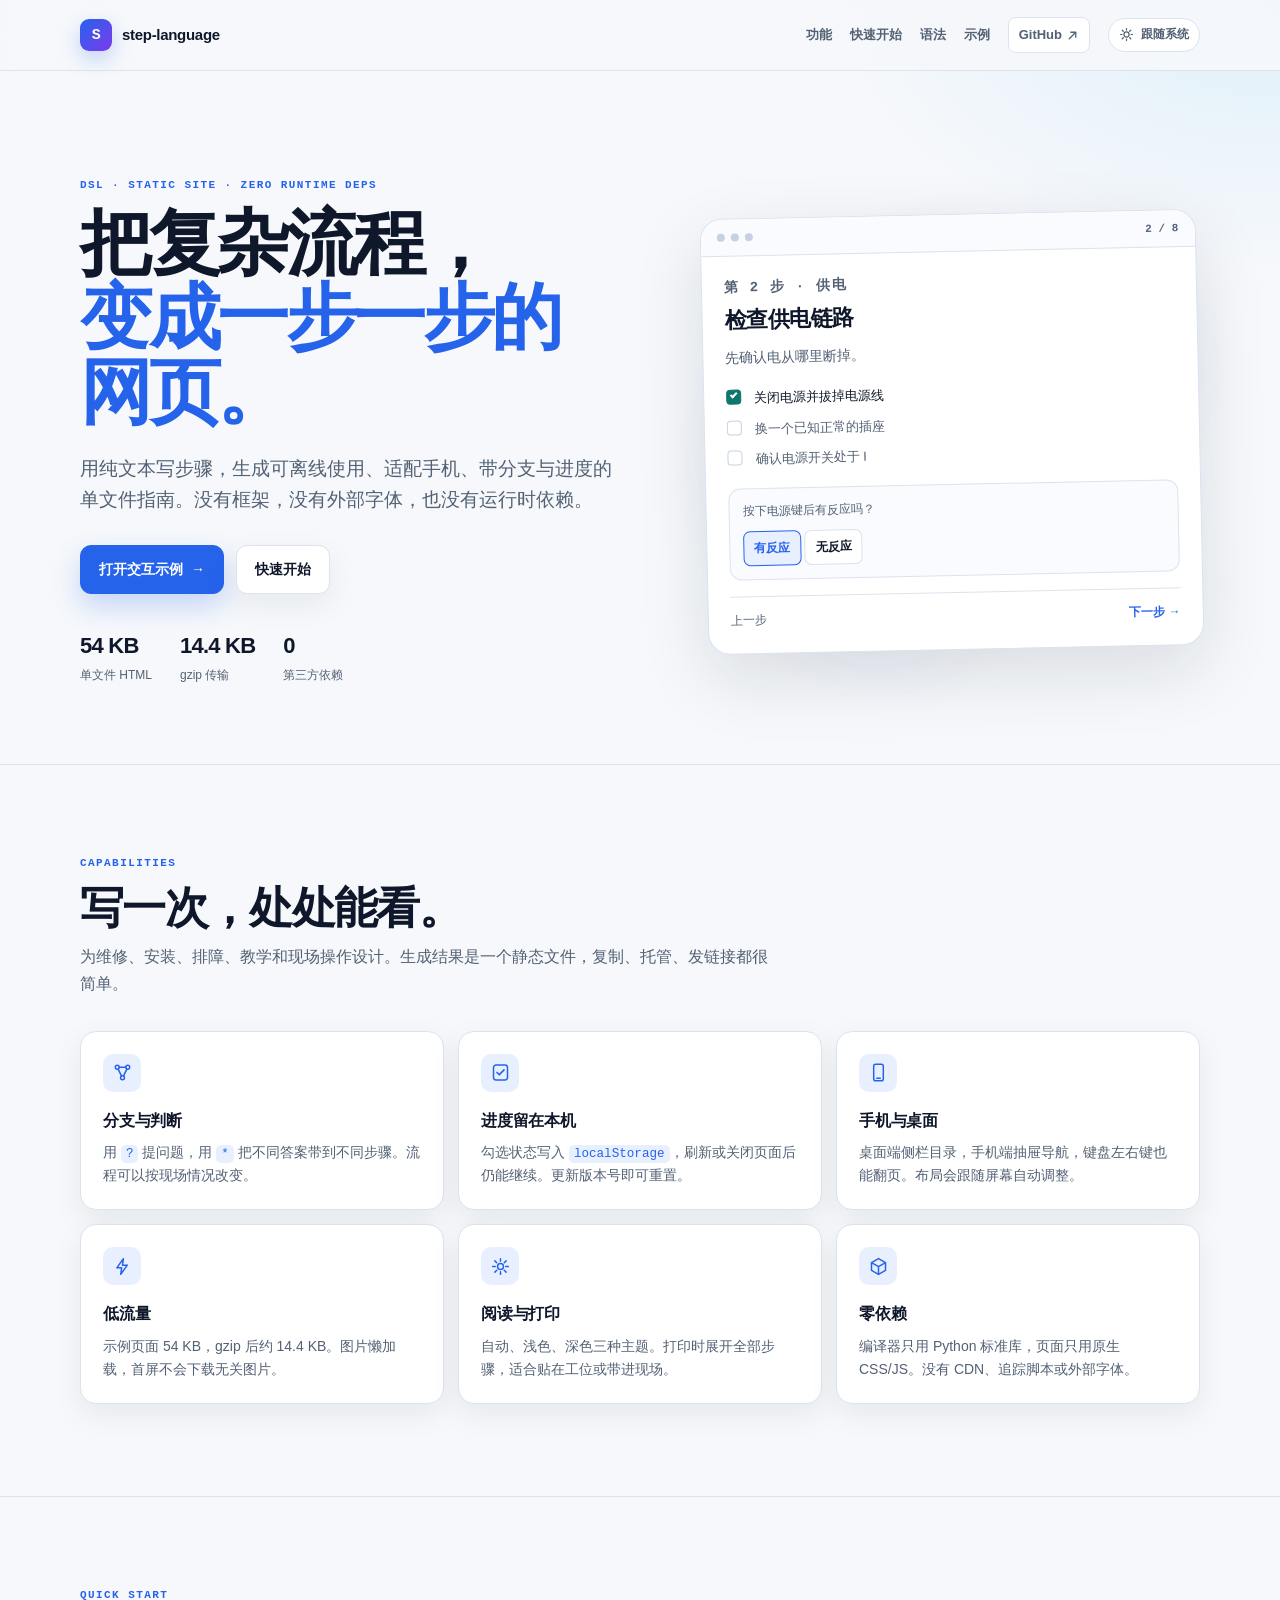
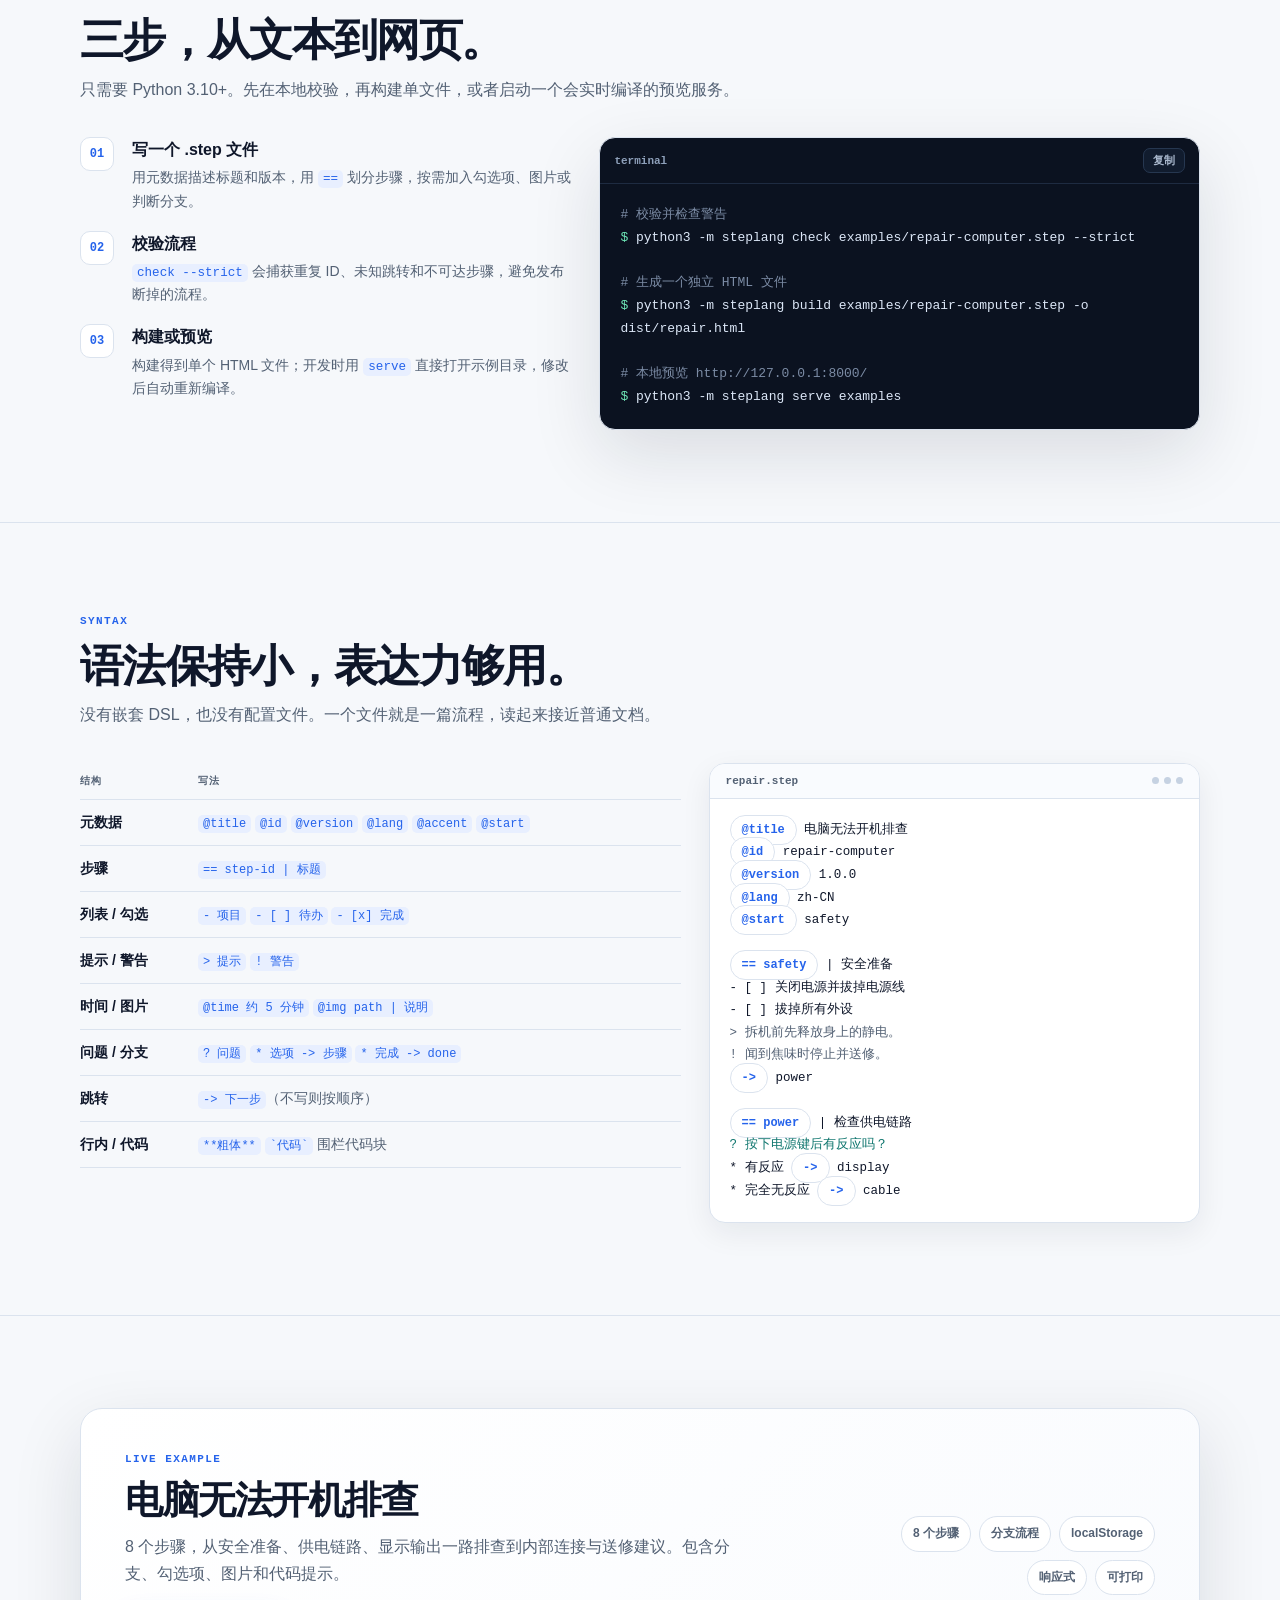
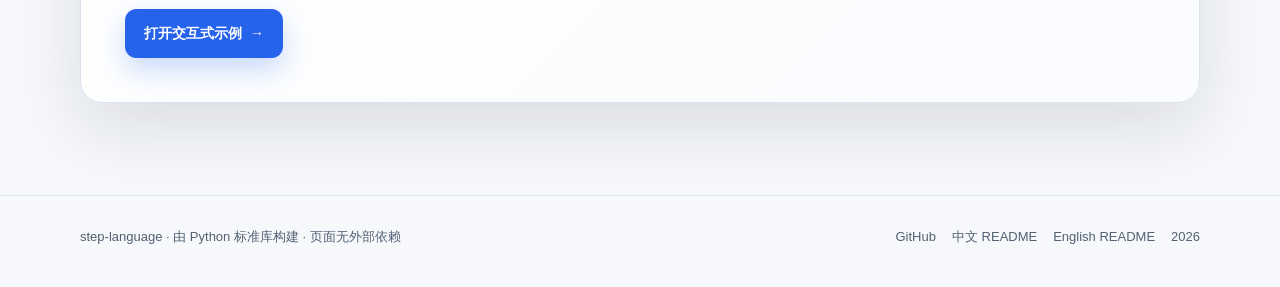
==== web/index.html @ d386c6f6 "[Add] site: build the GitHub Pages landing page." ====
<!doctype html>
<html lang="zh-CN">
<head>
<meta charset="utf-8">
<meta name="viewport" content="width=device-width, initial-scale=1">
<title>step-language · 把复杂流程变成一步一步的网页</title>
<meta name="description" content="一个小型 DSL 与静态站点编译器：用纯文本写步骤，生成可离线使用、适配手机、带分支与进度的单文件指南。">
<meta name="theme-color" content="#2563eb">
<link rel="icon" href="favicon.svg" type="image/svg+xml">
<link rel="stylesheet" href="style.css">
</head>
<body>
<a class="skip-link" href="#main">跳到正文</a>
<header class="site-header">
  <div class="wrap nav">
    <a class="brand" href="./">
      <span class="logo" aria-hidden="true">S</span>
      <span>step-language</span>
    </a>
    <nav class="nav-links" aria-label="主导航">
      <a href="#features">功能</a>
      <a href="#quickstart">快速开始</a>
      <a href="#syntax">语法</a>
      <a href="example/">示例</a>
      <a class="gh-link" href="https://github.com/Geno1024-AIGC/step-language" target="_blank" rel="noreferrer">
        GitHub
        <svg viewBox="0 0 16 16" aria-hidden="true" focusable="false"><path d="M4 12 12 4M6 4h6v6" fill="none" stroke="currentColor" stroke-width="1.6" stroke-linecap="round" stroke-linejoin="round"/></svg>
      </a>
      <button class="theme-toggle" id="theme-toggle" type="button" aria-label="切换主题">
        <svg viewBox="0 0 20 20" aria-hidden="true" focusable="false"><circle cx="10" cy="10" r="3.4" fill="none" stroke="currentColor" stroke-width="1.6"/><path d="M10 2v2M10 16v2M2 10h2M16 10h2M4.3 4.3l1.4 1.4M14.3 14.3l1.4 1.4M15.7 4.3l-1.4 1.4M5.7 14.3l-1.4 1.4" fill="none" stroke="currentColor" stroke-width="1.6" stroke-linecap="round"/></svg>
        <span class="theme-label">跟随系统</span>
      </button>
    </nav>
  </div>
</header>

<main id="main">
  <section class="hero wrap">
    <div class="hero-copy">
      <p class="eyebrow">DSL · static site · zero runtime deps</p>
      <h1>把复杂流程，<br><span>变成一步一步的网页。</span></h1>
      <p class="lead">用纯文本写步骤，生成可离线使用、适配手机、带分支与进度的单文件指南。没有框架，没有外部字体，也没有运行时依赖。</p>
      <div class="actions">
        <a class="btn primary" href="example/">打开交互示例 <span aria-hidden="true">→</span></a>
        <a class="btn" href="#quickstart">快速开始</a>
      </div>
      <ul class="stats" aria-label="示例数据">
        <li><strong>54 KB</strong><span>单文件 HTML</span></li>
        <li><strong>14.4 KB</strong><span>gzip 传输</span></li>
        <li><strong>0</strong><span>第三方依赖</span></li>
      </ul>
    </div>

    <div class="hero-demo" aria-hidden="true">
      <div class="mock">
        <div class="mock-top">
          <span class="dot"></span><span class="dot"></span><span class="dot"></span>
          <span class="mock-progress">2 / 8</span>
        </div>
        <div class="mock-body">
          <p class="mock-kicker">第 2 步 · 供电</p>
          <h3>检查供电链路</h3>
          <p>先确认电从哪里断掉。</p>
          <ul class="mock-check">
            <li class="done">关闭电源并拔掉电源线</li>
            <li>换一个已知正常的插座</li>
            <li>确认电源开关处于 I</li>
          </ul>
          <div class="mock-choice">
            <span>按下电源键后有反应吗？</span>
            <button type="button" class="on">有反应</button>
            <button type="button">无反应</button>
          </div>
          <div class="mock-footer">
            <span>上一步</span>
            <span class="next">下一步 →</span>
          </div>
        </div>
      </div>
    </div>
  </section>

  <section class="section" id="features">
    <div class="wrap">
      <div class="section-head">
        <p class="eyebrow">Capabilities</p>
        <h2>写一次，处处能看。</h2>
        <p>为维修、安装、排障、教学和现场操作设计。生成结果是一个静态文件，复制、托管、发链接都很简单。</p>
      </div>
      <div class="grid">
        <article class="card">
          <span class="icon" aria-hidden="true">
            <svg viewBox="0 0 24 24"><circle cx="6" cy="6" r="2.2" fill="none" stroke="currentColor" stroke-width="1.7"/><circle cx="18" cy="6" r="2.2" fill="none" stroke="currentColor" stroke-width="1.7"/><circle cx="12" cy="18" r="2.2" fill="none" stroke="currentColor" stroke-width="1.7"/><path d="M8.2 6h7.6M7 8.1l3.8 7.8M17 8.1l-3.8 7.8" fill="none" stroke="currentColor" stroke-width="1.7" stroke-linecap="round"/></svg>
          </span>
          <h3>分支与判断</h3>
          <p>用 <code>?</code> 提问题，用 <code>*</code> 把不同答案带到不同步骤。流程可以按现场情况改变。</p>
        </article>
        <article class="card">
          <span class="icon" aria-hidden="true">
            <svg viewBox="0 0 24 24"><rect x="4" y="3.5" width="16" height="17" rx="3" fill="none" stroke="currentColor" stroke-width="1.7"/><path d="m8 12 2.6 2.6L16 9" fill="none" stroke="currentColor" stroke-width="1.9" stroke-linecap="round" stroke-linejoin="round"/></svg>
          </span>
          <h3>进度留在本机</h3>
          <p>勾选状态写入 <code>localStorage</code>，刷新或关闭页面后仍能继续。更新版本号即可重置。</p>
        </article>
        <article class="card">
          <span class="icon" aria-hidden="true">
            <svg viewBox="0 0 24 24"><rect x="6.5" y="2.5" width="11" height="19" rx="2.4" fill="none" stroke="currentColor" stroke-width="1.7"/><path d="M10 18.5h4" stroke="currentColor" stroke-width="1.7" stroke-linecap="round"/></svg>
          </span>
          <h3>手机与桌面</h3>
          <p>桌面端侧栏目录，手机端抽屉导航，键盘左右键也能翻页。布局会跟随屏幕自动调整。</p>
        </article>
        <article class="card">
          <span class="icon" aria-hidden="true">
            <svg viewBox="0 0 24 24"><path d="M13 3 5.5 13.5H11L10 21l7.5-10.5H12L13 3Z" fill="none" stroke="currentColor" stroke-width="1.7" stroke-linejoin="round"/></svg>
          </span>
          <h3>低流量</h3>
          <p>示例页面 54 KB，gzip 后约 14.4 KB。图片懒加载，首屏不会下载无关图片。</p>
        </article>
        <article class="card">
          <span class="icon" aria-hidden="true">
            <svg viewBox="0 0 24 24"><path d="M12 3v3M12 18v3M3 12h3M18 12h3M5.6 5.6l2.1 2.1M16.3 16.3l2.1 2.1M18.4 5.6l-2.1 2.1M7.7 16.3l-2.1 2.1" fill="none" stroke="currentColor" stroke-width="1.7" stroke-linecap="round"/><circle cx="12" cy="12" r="3.4" fill="none" stroke="currentColor" stroke-width="1.7"/></svg>
          </span>
          <h3>阅读与打印</h3>
          <p>自动、浅色、深色三种主题。打印时展开全部步骤，适合贴在工位或带进现场。</p>
        </article>
        <article class="card">
          <span class="icon" aria-hidden="true">
            <svg viewBox="0 0 24 24"><path d="m12 3 8 4.5v9L12 21l-8-4.5v-9L12 3Z" fill="none" stroke="currentColor" stroke-width="1.7" stroke-linejoin="round"/><path d="m4.5 7.8 7.5 4.3 7.5-4.3M12 12.1V21" fill="none" stroke="currentColor" stroke-width="1.7" stroke-linejoin="round"/></svg>
          </span>
          <h3>零依赖</h3>
          <p>编译器只用 Python 标准库，页面只用原生 CSS/JS。没有 CDN、追踪脚本或外部字体。</p>
        </article>
      </div>
    </div>
  </section>

  <section class="section" id="quickstart">
    <div class="wrap">
      <div class="section-head">
        <p class="eyebrow">Quick start</p>
        <h2>三步，从文本到网页。</h2>
        <p>只需要 Python 3.10+。先在本地校验，再构建单文件，或者启动一个会实时编译的预览服务。</p>
      </div>
      <div class="quick-grid">
        <ol class="steps-list">
          <li>
            <span class="num">01</span>
            <div><strong>写一个 .step 文件</strong><p>用元数据描述标题和版本，用 <code>==</code> 划分步骤，按需加入勾选项、图片或判断分支。</p></div>
          </li>
          <li>
            <span class="num">02</span>
            <div><strong>校验流程</strong><p><code>check --strict</code> 会捕获重复 ID、未知跳转和不可达步骤，避免发布断掉的流程。</p></div>
          </li>
          <li>
            <span class="num">03</span>
            <div><strong>构建或预览</strong><p>构建得到单个 HTML 文件；开发时用 <code>serve</code> 直接打开示例目录，修改后自动重新编译。</p></div>
          </li>
        </ol>

        <div class="terminal">
          <div class="terminal-bar">
            <span>terminal</span>
            <button class="copy-btn" type="button" data-copy="#quick-code">复制</button>
          </div>
          <pre id="quick-code"><code><span class="dim"># 校验并检查警告</span>
<span class="prompt">$</span> <span class="cmd">python3 -m steplang check examples/repair-computer.step --strict</span>

<span class="dim"># 生成一个独立 HTML 文件</span>
<span class="prompt">$</span> <span class="cmd">python3 -m steplang build examples/repair-computer.step -o dist/repair.html</span>

<span class="dim"># 本地预览 http://127.0.0.1:8000/</span>
<span class="prompt">$</span> <span class="cmd">python3 -m steplang serve examples</span></code></pre>
        </div>
      </div>
    </div>
  </section>

  <section class="section" id="syntax">
    <div class="wrap">
      <div class="section-head">
        <p class="eyebrow">Syntax</p>
        <h2>语法保持小，表达力够用。</h2>
        <p>没有嵌套 DSL，也没有配置文件。一个文件就是一篇流程，读起来接近普通文档。</p>
      </div>
      <div class="syntax-grid">
        <table class="syntax-table">
          <thead><tr><th>结构</th><th>写法</th></tr></thead>
          <tbody>
            <tr><td>元数据</td><td><code>@title</code> <code>@id</code> <code>@version</code> <code>@lang</code> <code>@accent</code> <code>@start</code></td></tr>
            <tr><td>步骤</td><td><code>== step-id | 标题</code></td></tr>
            <tr><td>列表 / 勾选</td><td><code>- 项目</code> <code>- [ ] 待办</code> <code>- [x] 完成</code></td></tr>
            <tr><td>提示 / 警告</td><td><code>&gt; 提示</code> <code>! 警告</code></td></tr>
            <tr><td>时间 / 图片</td><td><code>@time 约 5 分钟</code> <code>@img path | 说明</code></td></tr>
            <tr><td>问题 / 分支</td><td><code>? 问题</code> <code>* 选项 -&gt; 步骤</code> <code>* 完成 -&gt; done</code></td></tr>
            <tr><td>跳转</td><td><code>-&gt; 下一步</code>（不写则按顺序）</td></tr>
            <tr><td>行内 / 代码</td><td><code>**粗体**</code> <code>`代码`</code> 围栏代码块</td></tr>
          </tbody>
        </table>

        <div class="code-card">
          <div class="code-card-head">
            <span>repair.step</span>
            <span class="code-dots" aria-hidden="true"><i></i><i></i><i></i></span>
          </div>
          <pre><code><span class="tag">@title</span> 电脑无法开机排查
<span class="tag">@id</span> repair-computer
<span class="tag">@version</span> 1.0.0
<span class="tag">@lang</span> zh-CN
<span class="tag">@start</span> safety

<span class="tag">== safety</span> | 安全准备
- [ ] 关闭电源并拔掉电源线
- [ ] 拔掉所有外设
<span class="comment">&gt; 拆机前先释放身上的静电。</span>
<span class="comment">! 闻到焦味时停止并送修。</span>
<span class="tag">-&gt;</span> power

<span class="tag">== power</span> | 检查供电链路
<span class="str">? 按下电源键后有反应吗？</span>
* 有反应 <span class="tag">-&gt;</span> display
* 完全无反应 <span class="tag">-&gt;</span> cable</code></pre>
        </div>
      </div>
    </div>
  </section>

  <section class="section" id="example">
    <div class="wrap">
      <div class="example-card">
        <div>
          <p class="eyebrow">Live example</p>
          <h2>电脑无法开机排查</h2>
          <p>8 个步骤，从安全准备、供电链路、显示输出一路排查到内部连接与送修建议。包含分支、勾选项、图片和代码提示。</p>
          <a class="btn primary" href="example/">打开交互式示例 <span aria-hidden="true">→</span></a>
        </div>
        <div class="tags" aria-label="示例标签">
          <span class="tag">8 个步骤</span>
          <span class="tag">分支流程</span>
          <span class="tag">localStorage</span>
          <span class="tag">响应式</span>
          <span class="tag">可打印</span>
        </div>
      </div>
    </div>
  </section>
</main>

<footer>
  <div class="wrap footer-inner">
    <span>step-language · 由 Python 标准库构建 · 页面无外部依赖</span>
    <div class="footer-links">
      <a href="https://github.com/Geno1024-AIGC/step-language">GitHub</a>
      <a href="https://github.com/Geno1024-AIGC/step-language/blob/master/README.zh-CN.md">中文 README</a>
      <a href="https://github.com/Geno1024-AIGC/step-language/blob/master/README.md">English README</a>
      <span data-year>2026</span>
    </div>
  </div>
</footer>
<script src="app.js"></script>
</body>
</html>
---- web/style.css ----
:root {
  color-scheme: light;
  --bg: #f6f8fb;
  --bg-soft: #eef3f9;
  --panel: #ffffff;
  --panel-2: #f9fbfe;
  --text: #0f172a;
  --muted: #536174;
  --border: #dbe3ee;
  --border-strong: #c6d2e2;
  --accent: #2563eb;
  --accent-strong: #1d4ed8;
  --accent-soft: #e8efff;
  --on-accent: #ffffff;
  --ok: #0f766e;
  --ok-soft: #dcfce7;
  --warn: #b45309;
  --warn-soft: #fef3c7;
  --shadow: 0 24px 70px rgba(15, 23, 42, 0.12);
  --shadow-soft: 0 10px 30px rgba(15, 23, 42, 0.07);
  --mono: ui-monospace, SFMono-Regular, "SF Mono", Consolas, "Liberation Mono", monospace;
  --sans: -apple-system, BlinkMacSystemFont, "Segoe UI", "Noto Sans SC", "PingFang SC", "Microsoft YaHei", sans-serif;
}

@media (prefers-color-scheme: dark) {
  :root:not([data-theme="light"]) {
    color-scheme: dark;
    --bg: #080d16;
    --bg-soft: #0d1522;
    --panel: #111a29;
    --panel-2: #0d1624;
    --text: #e6edf7;
    --muted: #9aa9bf;
    --border: #223149;
    --border-strong: #30425e;
    --accent: #7db2ff;
    --accent-strong: #a5c8ff;
    --accent-soft: #122542;
    --on-accent: #07101f;
    --ok: #6ee7b7;
    --ok-soft: #0c2b22;
    --warn: #fbbf24;
    --warn-soft: #2b210c;
    --shadow: 0 24px 70px rgba(0, 0, 0, 0.45);
    --shadow-soft: 0 10px 30px rgba(0, 0, 0, 0.3);
  }
}

:root[data-theme="dark"] {
  color-scheme: dark;
  --bg: #080d16;
  --bg-soft: #0d1522;
  --panel: #111a29;
  --panel-2: #0d1624;
  --text: #e6edf7;
  --muted: #9aa9bf;
  --border: #223149;
  --border-strong: #30425e;
  --accent: #7db2ff;
  --accent-strong: #a5c8ff;
  --accent-soft: #122542;
  --on-accent: #07101f;
  --ok: #6ee7b7;
  --ok-soft: #0c2b22;
  --warn: #fbbf24;
  --warn-soft: #2b210c;
  --shadow: 0 24px 70px rgba(0, 0, 0, 0.45);
  --shadow-soft: 0 10px 30px rgba(0, 0, 0, 0.3);
}

*,
*::before,
*::after {
  box-sizing: border-box;
}

html {
  scroll-behavior: smooth;
  scroll-padding-top: 88px;
}

body {
  margin: 0;
  min-height: 100vh;
  background:
    radial-gradient(900px 520px at 8% -10%, var(--accent-soft), transparent 62%),
    radial-gradient(760px 460px at 100% 0%, rgba(14, 165, 233, 0.1), transparent 58%),
    var(--bg);
  color: var(--text);
  font: 16px/1.65 var(--sans);
  -webkit-font-smoothing: antialiased;
  text-rendering: optimizeLegibility;
}

::selection {
  background: var(--accent);
  color: var(--on-accent);
}

a {
  color: var(--accent);
  text-decoration: none;
}

a:hover {
  text-decoration: underline;
}

button {
  font: inherit;
}

img,
svg {
  display: block;
}

.skip-link {
  position: fixed;
  top: 10px;
  left: 10px;
  z-index: 100;
  padding: 8px 12px;
  border-radius: 8px;
  background: var(--text);
  color: var(--bg);
  transform: translateY(-160%);
  transition: transform 0.18s ease;
}

.skip-link:focus {
  transform: translateY(0);
}

.wrap {
  width: min(1120px, calc(100% - 40px));
  margin-inline: auto;
}

.site-header {
  position: sticky;
  top: 0;
  z-index: 20;
  border-bottom: 1px solid var(--border);
  background: color-mix(in srgb, var(--bg) 88%, transparent);
  backdrop-filter: blur(16px);
}

.nav {
  display: flex;
  align-items: center;
  justify-content: space-between;
  gap: 20px;
  min-height: 70px;
}

.brand {
  display: inline-flex;
  align-items: center;
  gap: 10px;
  color: var(--text);
  font-size: 15px;
  font-weight: 750;
  letter-spacing: -0.02em;
}

.brand:hover {
  text-decoration: none;
}

.logo {
  display: grid;
  place-items: center;
  width: 32px;
  height: 32px;
  border-radius: 9px;
  background: linear-gradient(135deg, var(--accent), #7c3aed);
  color: #fff;
  font: 750 15px/1 var(--mono);
  box-shadow: 0 8px 20px rgba(37, 99, 235, 0.25);
}

.nav-links {
  display: flex;
  align-items: center;
  gap: 18px;
}

.nav-links a {
  color: var(--muted);
  font-size: 13px;
  font-weight: 650;
}

.nav-links a:hover {
  color: var(--text);
  text-decoration: none;
}

.gh-link {
  display: inline-flex;
  align-items: center;
  gap: 4px;
  padding: 6px 10px;
  border: 1px solid var(--border);
  border-radius: 8px;
  background: var(--panel);
}

.gh-link svg {
  width: 13px;
  height: 13px;
}

.theme-toggle {
  display: inline-flex;
  align-items: center;
  gap: 7px;
  padding: 6px 10px;
  border: 1px solid var(--border);
  border-radius: 999px;
  background: var(--panel);
  color: var(--muted);
  font-size: 12px;
  font-weight: 650;
  cursor: pointer;
  transition: border-color 0.18s ease, color 0.18s ease;
}

.theme-toggle:hover {
  border-color: var(--border-strong);
  color: var(--text);
}

.theme-toggle svg {
  width: 15px;
  height: 15px;
}

.hero {
  display: grid;
  grid-template-columns: minmax(0, 1.05fr) minmax(0, 0.95fr);
  gap: clamp(34px, 6vw, 78px);
  align-items: center;
  padding: clamp(58px, 9vw, 108px) 0 clamp(46px, 7vw, 78px);
}

.eyebrow {
  margin: 0 0 14px;
  color: var(--accent);
  font: 700 11px/1.2 var(--mono);
  letter-spacing: 0.13em;
  text-transform: uppercase;
}

h1 {
  margin: 0;
  font-size: clamp(40px, 6vw, 72px);
  line-height: 1.03;
  letter-spacing: -0.048em;
  font-weight: 800;
}

h1 span {
  color: var(--accent);
}

.lead {
  max-width: 590px;
  margin: 24px 0 0;
  color: var(--muted);
  font-size: clamp(16px, 1.6vw, 19px);
}

.actions {
  display: flex;
  flex-wrap: wrap;
  gap: 12px;
  margin-top: 30px;
}

.btn {
  display: inline-flex;
  align-items: center;
  justify-content: center;
  gap: 8px;
  padding: 12px 18px;
  border: 1px solid var(--border);
  border-radius: 11px;
  background: var(--panel);
  color: var(--text);
  font-size: 14px;
  font-weight: 700;
  box-shadow: var(--shadow-soft);
  transition: transform 0.18s ease, border-color 0.18s ease, background 0.18s ease, color 0.18s ease;
}

.btn:hover {
  transform: translateY(-1px);
  border-color: var(--border-strong);
  text-decoration: none;
}

.btn.primary {
  border-color: var(--accent);
  background: var(--accent);
  color: var(--on-accent);
  box-shadow: 0 12px 28px color-mix(in srgb, var(--accent) 24%, transparent);
}

.btn.primary:hover {
  border-color: var(--accent-strong);
  background: var(--accent-strong);
}

.stats {
  display: flex;
  flex-wrap: wrap;
  gap: 28px;
  margin: 34px 0 0;
  padding: 0;
  list-style: none;
}

.stats li {
  display: flex;
  flex-direction: column;
  gap: 1px;
}

.stats strong {
  font-size: 22px;
  letter-spacing: -0.035em;
}

.stats span {
  color: var(--muted);
  font-size: 12px;
}

.hero-demo {
  position: relative;
}

.hero-demo::before {
  content: "";
  position: absolute;
  inset: 8% -8% -10% 6%;
  border-radius: 50%;
  background: linear-gradient(135deg, color-mix(in srgb, var(--accent) 26%, transparent), transparent 70%);
  filter: blur(34px);
  opacity: 0.7;
}

.mock {
  position: relative;
  overflow: hidden;
  border: 1px solid var(--border);
  border-radius: 22px;
  background: var(--panel);
  box-shadow: var(--shadow);
  transform: rotate(-1.2deg);
}

.mock-top {
  display: flex;
  align-items: center;
  gap: 6px;
  padding: 12px 16px;
  border-bottom: 1px solid var(--border);
  background: var(--panel-2);
}

.dot {
  width: 8px;
  height: 8px;
  border-radius: 50%;
  background: var(--border-strong);
}

.mock-progress {
  margin-left: auto;
  color: var(--muted);
  font: 650 11px var(--mono);
}

.mock-body {
  padding: 22px;
}

.mock-kicker {
  margin: 0;
  color: var(--accent);
  font: 700 10px var(--mono);
  letter-spacing: 0.12em;
  text-transform: uppercase;
}

.mock-body h3 {
  margin: 6px 0 8px;
  font-size: 22px;
  letter-spacing: -0.025em;
}

.mock-body > p {
  margin: 0;
  color: var(--muted);
  font-size: 14px;
}

.mock-check {
  display: grid;
  gap: 9px;
  margin: 18px 0;
  padding: 0;
  list-style: none;
}

.mock-check li {
  position: relative;
  padding-left: 28px;
  color: var(--muted);
  font-size: 13px;
}

.mock-check li::before {
  content: "";
  position: absolute;
  left: 0;
  top: 2px;
  width: 15px;
  height: 15px;
  border: 1.5px solid var(--border-strong);
  border-radius: 4px;
  background: var(--panel);
}

.mock-check li.done {
  color: var(--text);
}

.mock-check li.done::before {
  border-color: var(--ok);
  background: var(--ok);
}

.mock-check li.done::after {
  content: "";
  position: absolute;
  left: 4px;
  top: 5px;
  width: 7px;
  height: 4px;
  border-left: 2px solid var(--panel);
  border-bottom: 2px solid var(--panel);
  transform: rotate(-45deg);
}

.mock-choice {
  padding: 13px;
  border: 1px solid var(--border);
  border-radius: 12px;
  background: var(--panel-2);
  font-size: 12px;
}

.mock-choice span {
  display: block;
  margin-bottom: 9px;
  color: var(--muted);
}

.mock-choice button {
  padding: 7px 10px;
  border: 1px solid var(--border);
  border-radius: 7px;
  background: var(--panel);
  color: var(--text);
  font-size: 12px;
  font-weight: 650;
}

.mock-choice button.on {
  border-color: var(--accent);
  background: var(--accent-soft);
  color: var(--accent);
}

.mock-footer {
  display: flex;
  justify-content: space-between;
  margin-top: 16px;
  padding-top: 14px;
  border-top: 1px solid var(--border);
  color: var(--muted);
  font-size: 12px;
}

.mock-footer .next {
  color: var(--accent);
  font-weight: 700;
}

.section {
  padding: clamp(54px, 8vw, 92px) 0;
  border-top: 1px solid var(--border);
}

.section-head {
  max-width: 700px;
  margin-bottom: 34px;
}

h2 {
  margin: 0 0 12px;
  font-size: clamp(28px, 4vw, 44px);
  line-height: 1.1;
  letter-spacing: -0.038em;
}

.section-head p:not(.eyebrow) {
  margin: 0;
  color: var(--muted);
}

.grid {
  display: grid;
  grid-template-columns: repeat(3, minmax(0, 1fr));
  gap: 14px;
}

.card {
  padding: 22px;
  border: 1px solid var(--border);
  border-radius: 16px;
  background: var(--panel);
  box-shadow: var(--shadow-soft);
  transition: transform 0.18s ease, border-color 0.18s ease;
}

.card:hover {
  transform: translateY(-2px);
  border-color: var(--border-strong);
}

.card .icon {
  display: grid;
  place-items: center;
  width: 38px;
  height: 38px;
  margin-bottom: 16px;
  border-radius: 10px;
  background: var(--accent-soft);
  color: var(--accent);
}

.card .icon svg {
  width: 21px;
  height: 21px;
}

.card h3 {
  margin: 0 0 7px;
  font-size: 16px;
  letter-spacing: -0.015em;
}

.card p {
  margin: 0;
  color: var(--muted);
  font-size: 14px;
}

code {
  padding: 2px 5px;
  border-radius: 5px;
  background: var(--accent-soft);
  color: var(--accent);
  font: 0.9em/1.4 var(--mono);
  overflow-wrap: anywhere;
}

.card code,
.syntax-table code {
  white-space: nowrap;
}

.quick-grid {
  display: grid;
  grid-template-columns: minmax(0, 0.9fr) minmax(0, 1.1fr);
  gap: 28px;
  align-items: start;
}

.steps-list {
  display: grid;
  gap: 18px;
  margin: 0;
  padding: 0;
  list-style: none;
}

.steps-list li {
  display: grid;
  grid-template-columns: 38px 1fr;
  gap: 14px;
}

.steps-list .num {
  display: grid;
  place-items: center;
  width: 34px;
  height: 34px;
  border: 1px solid var(--border);
  border-radius: 10px;
  background: var(--panel);
  color: var(--accent);
  font: 700 12px var(--mono);
}

.steps-list strong {
  display: block;
  margin-bottom: 3px;
}

.steps-list p {
  margin: 0;
  color: var(--muted);
  font-size: 14px;
}

.terminal {
  overflow: hidden;
  border: 1px solid var(--border);
  border-radius: 16px;
  background: #0b1220;
  box-shadow: var(--shadow);
}

.terminal-bar {
  display: flex;
  align-items: center;
  justify-content: space-between;
  padding: 10px 14px;
  border-bottom: 1px solid #1e2b41;
  color: #8ea0ba;
  font: 650 11px var(--mono);
}

.terminal pre {
  margin: 0;
  padding: 20px;
  overflow: auto;
  color: #dce7f7;
  font: 13px/1.75 var(--mono);
  white-space: pre-wrap;
  overflow-wrap: anywhere;
}

.terminal code {
  padding: 0;
  background: none;
  color: inherit;
  font: inherit;
  white-space: inherit;
}

.terminal .prompt {
  color: #6ee7b7;
}

.terminal .dim {
  color: #7c8ca5;
}

.copy-btn {
  padding: 4px 9px;
  border: 1px solid #263750;
  border-radius: 7px;
  background: #111c2e;
  color: #a9b8cd;
  font: 650 11px var(--mono);
  cursor: pointer;
}

.copy-btn:hover {
  border-color: #3b5478;
  color: #fff;
}

.syntax-grid {
  display: grid;
  grid-template-columns: minmax(0, 1.1fr) minmax(0, 0.9fr);
  gap: 28px;
  align-items: start;
}

.syntax-table {
  width: 100%;
  border-collapse: collapse;
  font-size: 14px;
}

.syntax-table th,
.syntax-table td {
  padding: 11px 0;
  border-bottom: 1px solid var(--border);
  text-align: left;
  vertical-align: top;
}

.syntax-table th {
  color: var(--muted);
  font: 650 10px var(--mono);
  letter-spacing: 0.1em;
  text-transform: uppercase;
}

.syntax-table td:first-child {
  width: 118px;
  padding-right: 14px;
  color: var(--text);
  font-weight: 650;
}

.syntax-table td:last-child {
  color: var(--muted);
}

.syntax-table code {
  font-size: 12px;
}

.code-card {
  overflow: hidden;
  border: 1px solid var(--border);
  border-radius: 16px;
  background: var(--panel);
  box-shadow: var(--shadow-soft);
}

.code-card-head {
  display: flex;
  align-items: center;
  justify-content: space-between;
  padding: 11px 16px;
  border-bottom: 1px solid var(--border);
  background: var(--panel-2);
  color: var(--muted);
  font: 650 11px var(--mono);
}

.code-dots {
  display: inline-flex;
  gap: 5px;
}

.code-dots i {
  width: 7px;
  height: 7px;
  border-radius: 50%;
  background: var(--border-strong);
}

.code-card pre {
  margin: 0;
  padding: 20px;
  overflow: auto;
  font: 12.5px/1.8 var(--mono);
}

.code-card code {
  padding: 0;
  background: none;
  color: var(--text);
  font: inherit;
  white-space: pre;
}

.code-card .tag {
  color: var(--accent);
  font-weight: 650;
}

.code-card .str {
  color: var(--ok);
}

.code-card .comment {
  color: var(--muted);
}

.example-card {
  display: grid;
  grid-template-columns: minmax(0, 1fr) auto;
  gap: 30px;
  align-items: center;
  padding: clamp(26px, 4vw, 44px);
  border: 1px solid var(--border);
  border-radius: 22px;
  background: linear-gradient(135deg, var(--panel), var(--panel-2));
  box-shadow: var(--shadow);
}

.example-card h2 {
  font-size: clamp(26px, 3.4vw, 38px);
}

.example-card p:not(.eyebrow) {
  max-width: 620px;
  margin: 0 0 22px;
  color: var(--muted);
}

.tags {
  display: flex;
  flex-wrap: wrap;
  justify-content: flex-end;
  gap: 8px;
  max-width: 290px;
}

.tag {
  padding: 7px 11px;
  border: 1px solid var(--border);
  border-radius: 999px;
  background: var(--panel);
  color: var(--muted);
  font-size: 12px;
  font-weight: 650;
}

footer {
  padding: 30px 0 40px;
  border-top: 1px solid var(--border);
  color: var(--muted);
  font-size: 13px;
}

.footer-inner {
  display: flex;
  flex-wrap: wrap;
  align-items: center;
  justify-content: space-between;
  gap: 14px;
}

.footer-links {
  display: flex;
  flex-wrap: wrap;
  gap: 16px;
}

.footer-links a {
  color: var(--muted);
}

.footer-links a:hover {
  color: var(--accent);
}

:focus-visible {
  outline: 3px solid color-mix(in srgb, var(--accent) 48%, transparent);
  outline-offset: 3px;
}

@media (max-width: 980px) {
  .hero {
    grid-template-columns: 1fr;
    padding-top: 54px;
  }

  .hero-demo {
    max-width: 560px;
  }

  .grid {
    grid-template-columns: repeat(2, minmax(0, 1fr));
  }

  .quick-grid,
  .syntax-grid {
    grid-template-columns: 1fr;
  }

  .example-card {
    grid-template-columns: 1fr;
  }

  .tags {
    justify-content: flex-start;
    max-width: none;
  }
}

@media (max-width: 700px) {
  .wrap {
    width: calc(100% - 28px);
  }

  .nav-links {
    gap: 10px;
  }

  .nav-links a:not(.gh-link) {
    display: none;
  }

  .theme-label {
    display: none;
  }

  .theme-toggle {
    padding: 6px 9px;
  }

  .hero {
    padding-top: 42px;
  }

  h1 {
    font-size: clamp(30px, 9vw, 38px);
  }

  .grid {
    grid-template-columns: 1fr;
  }

  .mock {
    transform: none;
  }

  .stats {
    gap: 18px;
  }

  .stats li {
    flex: 1 1 90px;
  }

  .syntax-table td:first-child {
    width: 92px;
  }

  .footer-inner {
    display: block;
  }

  .footer-links {
    margin-top: 10px;
    gap: 12px;
  }
}

@media (prefers-reduced-motion: reduce) {
  html {
    scroll-behavior: auto;
  }

  *,
  *::before,
  *::after {
    transition-duration: 0.01ms !important;
  }
}
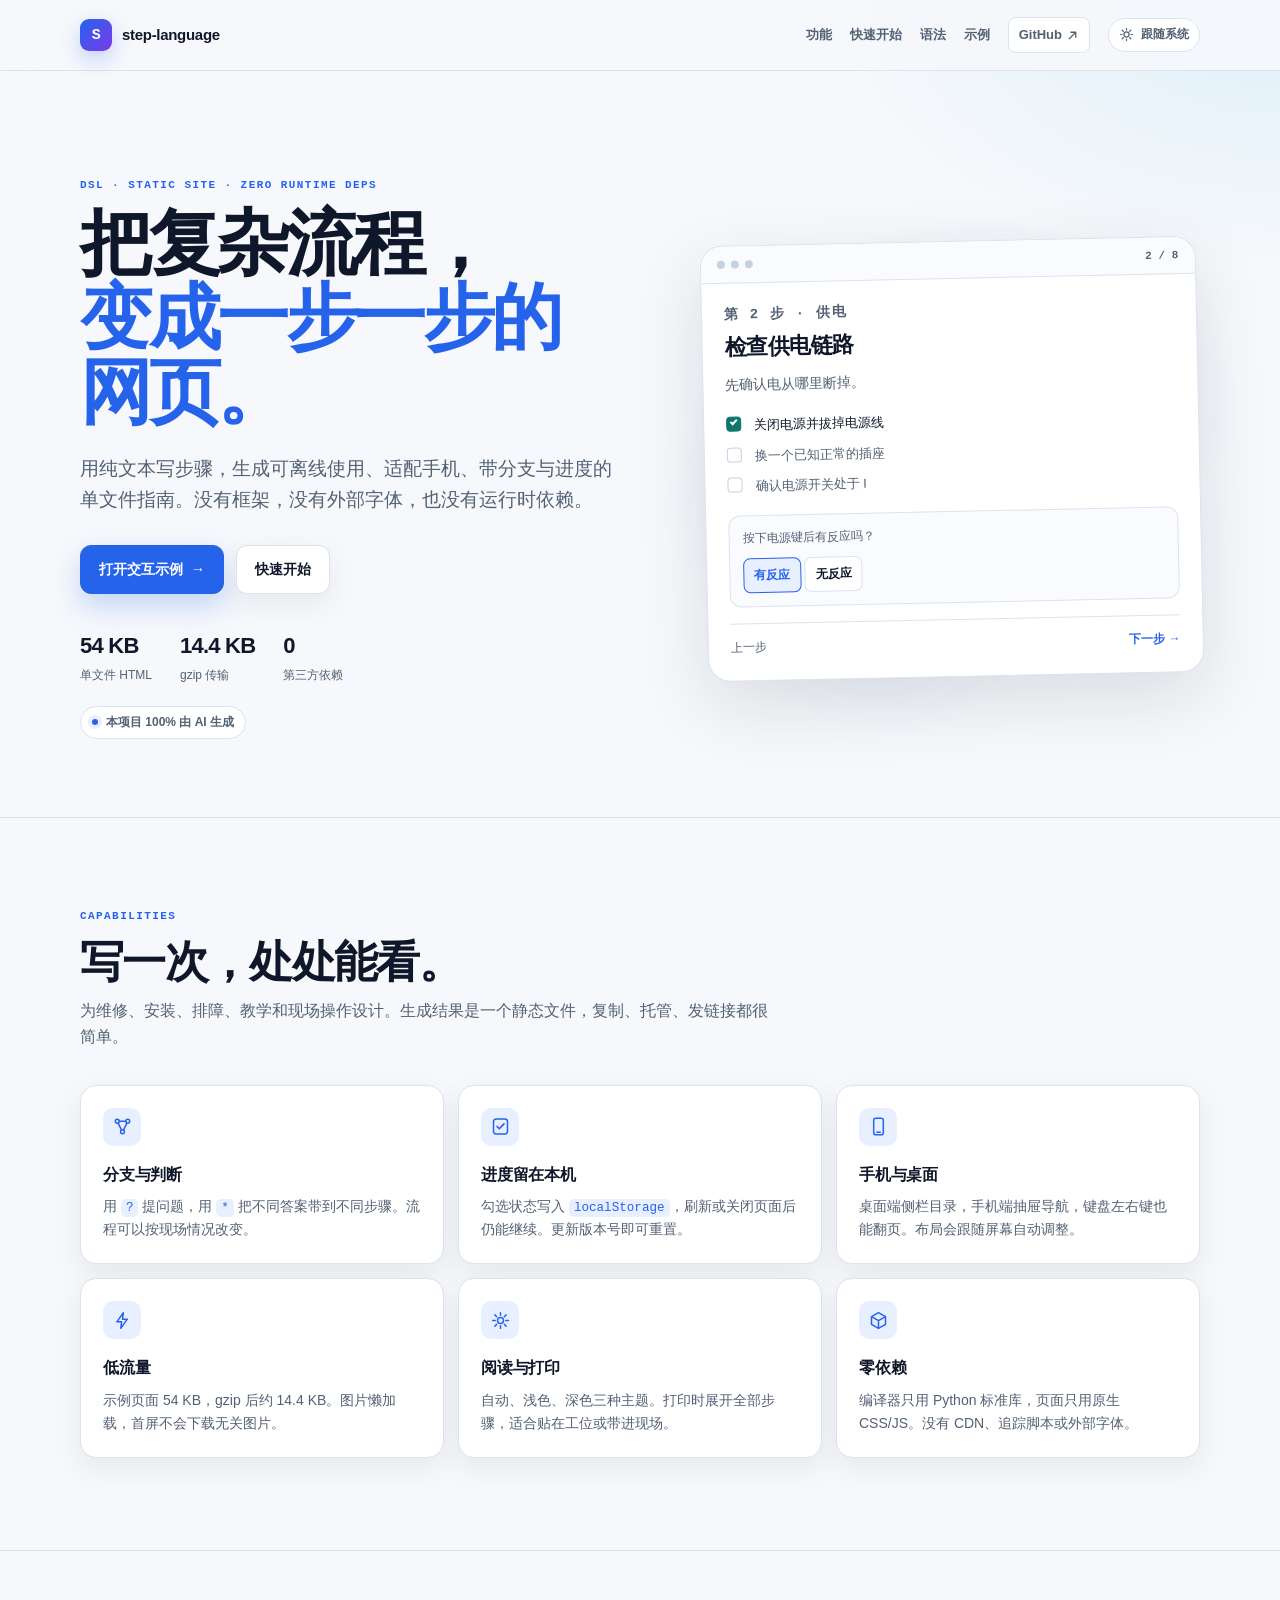
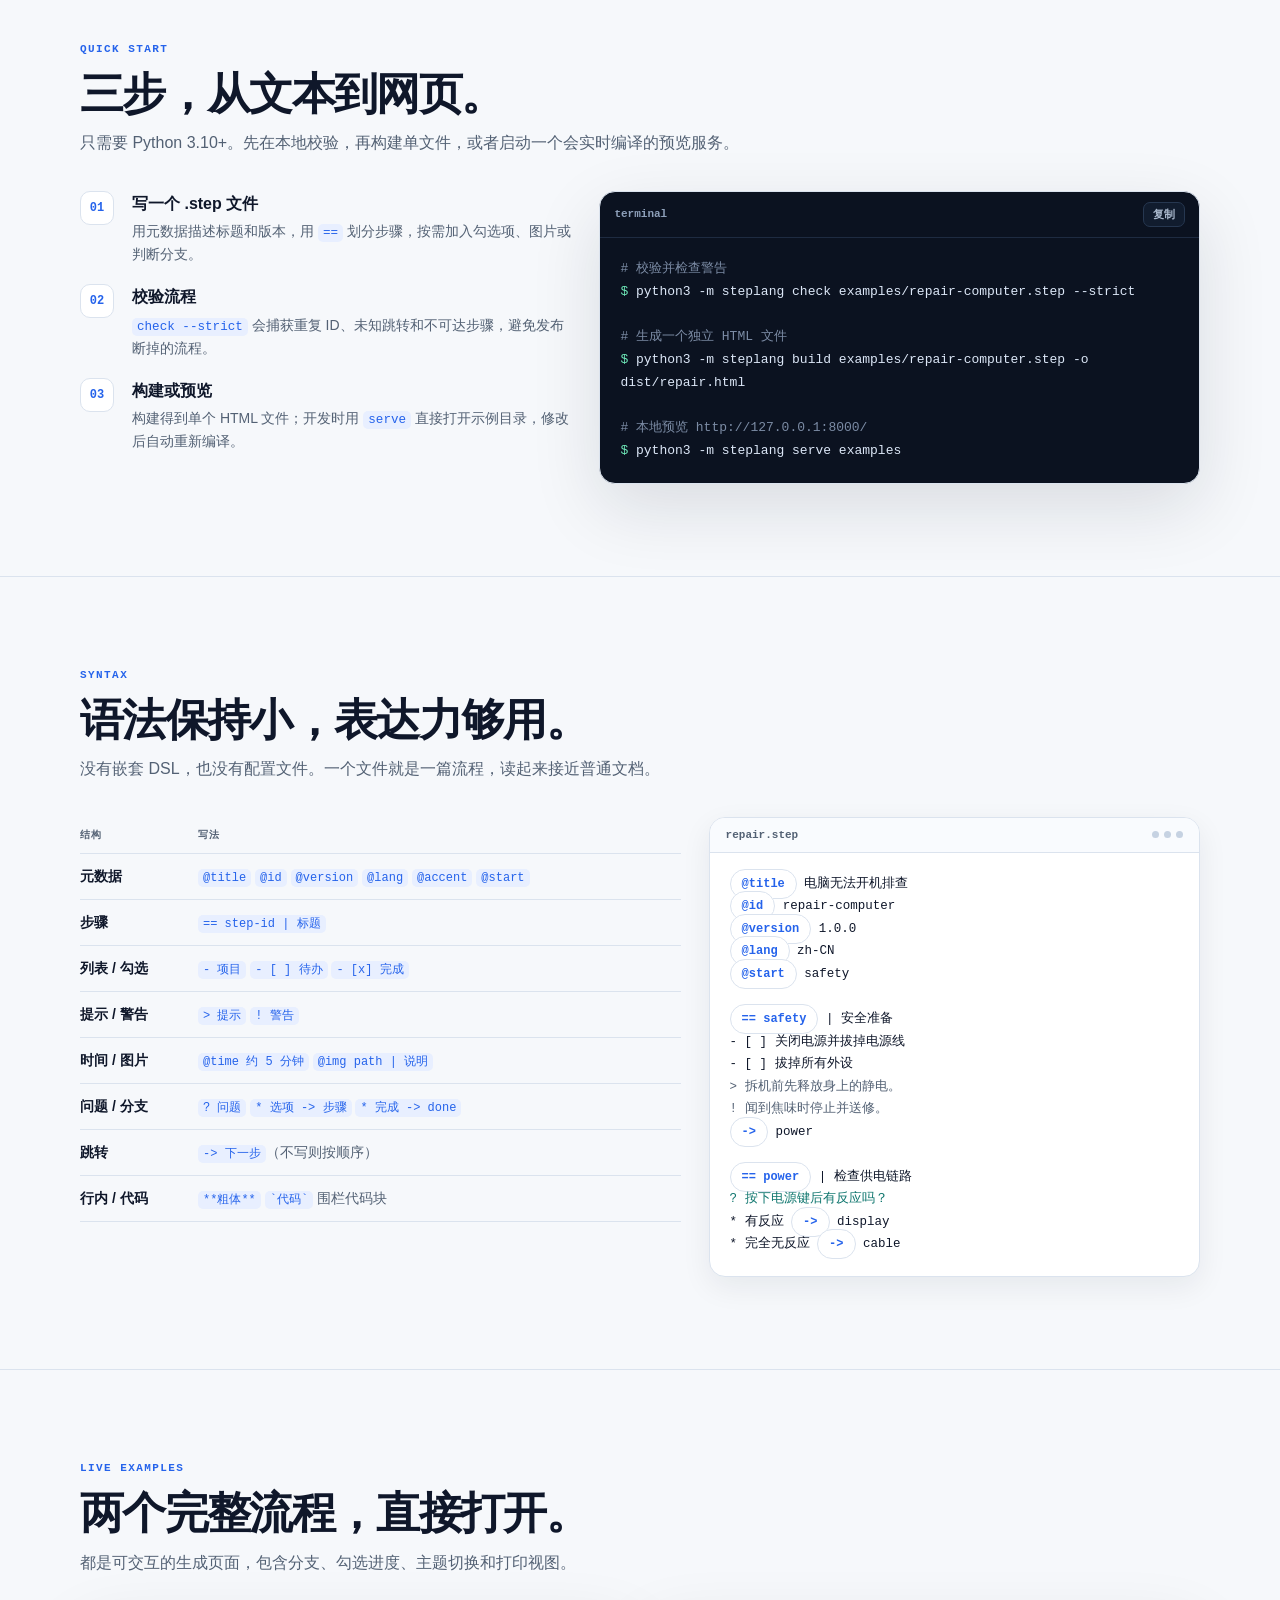
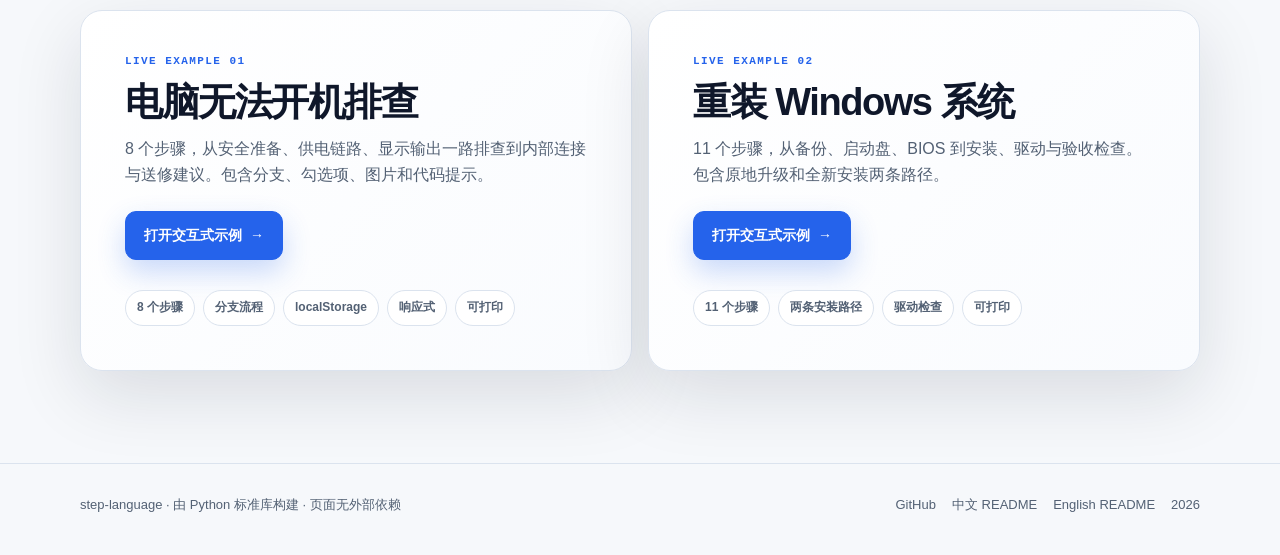
==== commit 5f94f481: "[Add] site: add the Windows example and AI note to the landing page." ====
--- a/web/index.html
+++ b/web/index.html
@@ -49,6 +49,7 @@
         <li><strong>14.4 KB</strong><span>gzip 传输</span></li>
         <li><strong>0</strong><span>第三方依赖</span></li>
       </ul>
+      <p class="ai-note">本项目 100% 由 AI 生成</p>
     </div>
 
     <div class="hero-demo" aria-hidden="true">
@@ -226,20 +227,41 @@
 
   <section class="section" id="example">
     <div class="wrap">
-      <div class="example-card">
-        <div>
-          <p class="eyebrow">Live example</p>
-          <h2>电脑无法开机排查</h2>
-          <p>8 个步骤，从安全准备、供电链路、显示输出一路排查到内部连接与送修建议。包含分支、勾选项、图片和代码提示。</p>
-          <a class="btn primary" href="example/">打开交互式示例 <span aria-hidden="true">→</span></a>
-        </div>
-        <div class="tags" aria-label="示例标签">
-          <span class="tag">8 个步骤</span>
-          <span class="tag">分支流程</span>
-          <span class="tag">localStorage</span>
-          <span class="tag">响应式</span>
-          <span class="tag">可打印</span>
-        </div>
+      <div class="section-head">
+        <p class="eyebrow">Live examples</p>
+        <h2>两个完整流程，直接打开。</h2>
+        <p>都是可交互的生成页面，包含分支、勾选进度、主题切换和打印视图。</p>
+      </div>
+      <div class="example-grid">
+        <article class="example-card">
+          <div>
+            <p class="eyebrow">Live example 01</p>
+            <h2>电脑无法开机排查</h2>
+            <p>8 个步骤，从安全准备、供电链路、显示输出一路排查到内部连接与送修建议。包含分支、勾选项、图片和代码提示。</p>
+            <a class="btn primary" href="example/">打开交互式示例 <span aria-hidden="true">→</span></a>
+          </div>
+          <div class="tags" aria-label="示例标签">
+            <span class="tag">8 个步骤</span>
+            <span class="tag">分支流程</span>
+            <span class="tag">localStorage</span>
+            <span class="tag">响应式</span>
+            <span class="tag">可打印</span>
+          </div>
+        </article>
+        <article class="example-card">
+          <div>
+            <p class="eyebrow">Live example 02</p>
+            <h2>重装 Windows 系统</h2>
+            <p>11 个步骤，从备份、启动盘、BIOS 到安装、驱动与验收检查。包含原地升级和全新安装两条路径。</p>
+            <a class="btn primary" href="reinstall-windows/">打开交互式示例 <span aria-hidden="true">→</span></a>
+          </div>
+          <div class="tags" aria-label="示例标签">
+            <span class="tag">11 个步骤</span>
+            <span class="tag">两条安装路径</span>
+            <span class="tag">驱动检查</span>
+            <span class="tag">可打印</span>
+          </div>
+        </article>
       </div>
     </div>
   </section>
--- a/web/style.css
+++ b/web/style.css
@@ -338,6 +338,29 @@
   font-size: 12px;
 }
 
+.ai-note {
+  display: inline-flex;
+  align-items: center;
+  gap: 8px;
+  margin: 20px 0 0;
+  padding: 6px 11px;
+  border: 1px solid var(--border);
+  border-radius: 999px;
+  background: var(--panel);
+  color: var(--muted);
+  font-size: 12px;
+  font-weight: 650;
+}
+
+.ai-note::before {
+  content: "";
+  width: 6px;
+  height: 6px;
+  border-radius: 50%;
+  background: var(--accent);
+  box-shadow: 0 0 0 4px var(--accent-soft);
+}
+
 .hero-demo {
   position: relative;
 }
@@ -790,6 +813,12 @@
   color: var(--muted);
 }
 
+.example-grid {
+  display: grid;
+  grid-template-columns: repeat(2, minmax(0, 1fr));
+  gap: 16px;
+}
+
 .example-card {
   display: grid;
   grid-template-columns: minmax(0, 1fr) auto;
@@ -800,6 +829,16 @@
   border-radius: 22px;
   background: linear-gradient(135deg, var(--panel), var(--panel-2));
   box-shadow: var(--shadow);
+}
+
+.example-grid .example-card {
+  grid-template-columns: 1fr;
+  align-content: start;
+}
+
+.example-grid .example-card .tags {
+  justify-content: flex-start;
+  max-width: none;
 }
 
 .example-card h2 {
@@ -883,6 +922,10 @@
     grid-template-columns: 1fr;
   }
 
+  .example-grid {
+    grid-template-columns: 1fr;
+  }
+
   .example-card {
     grid-template-columns: 1fr;
   }
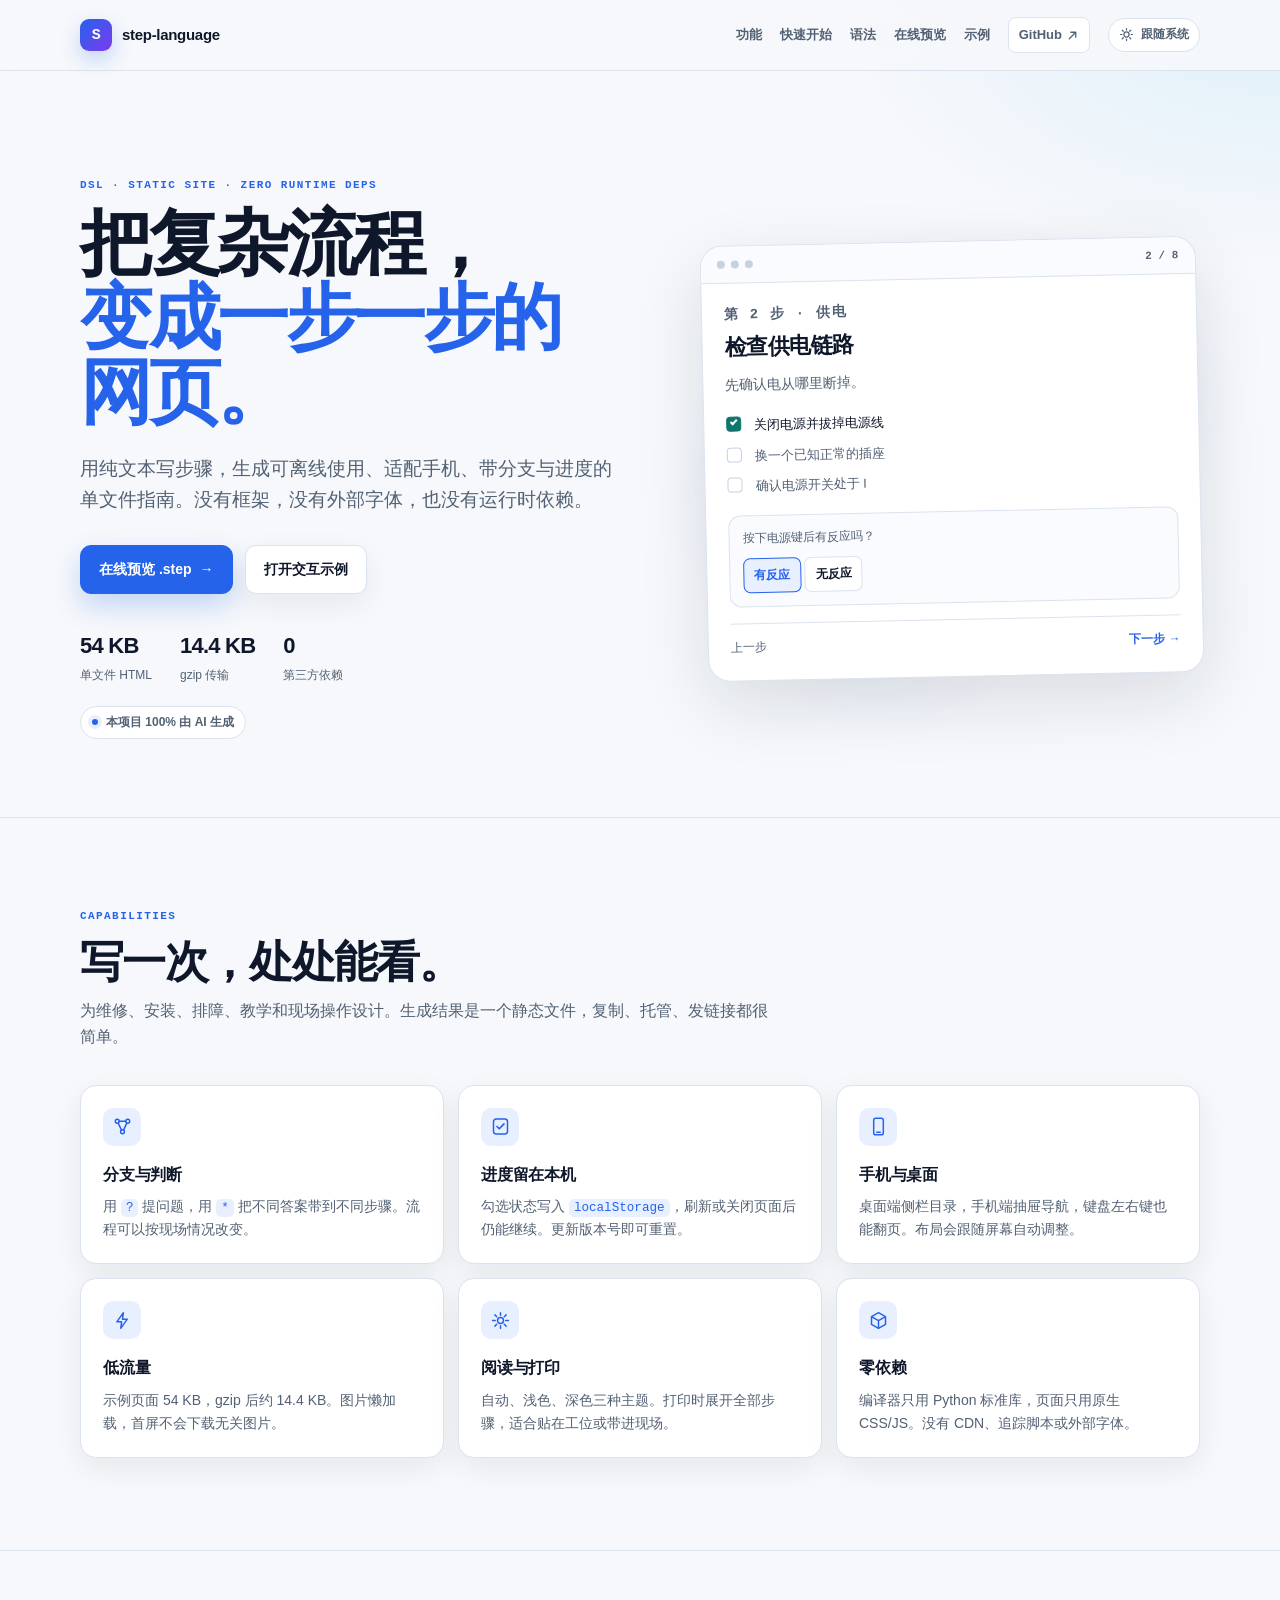
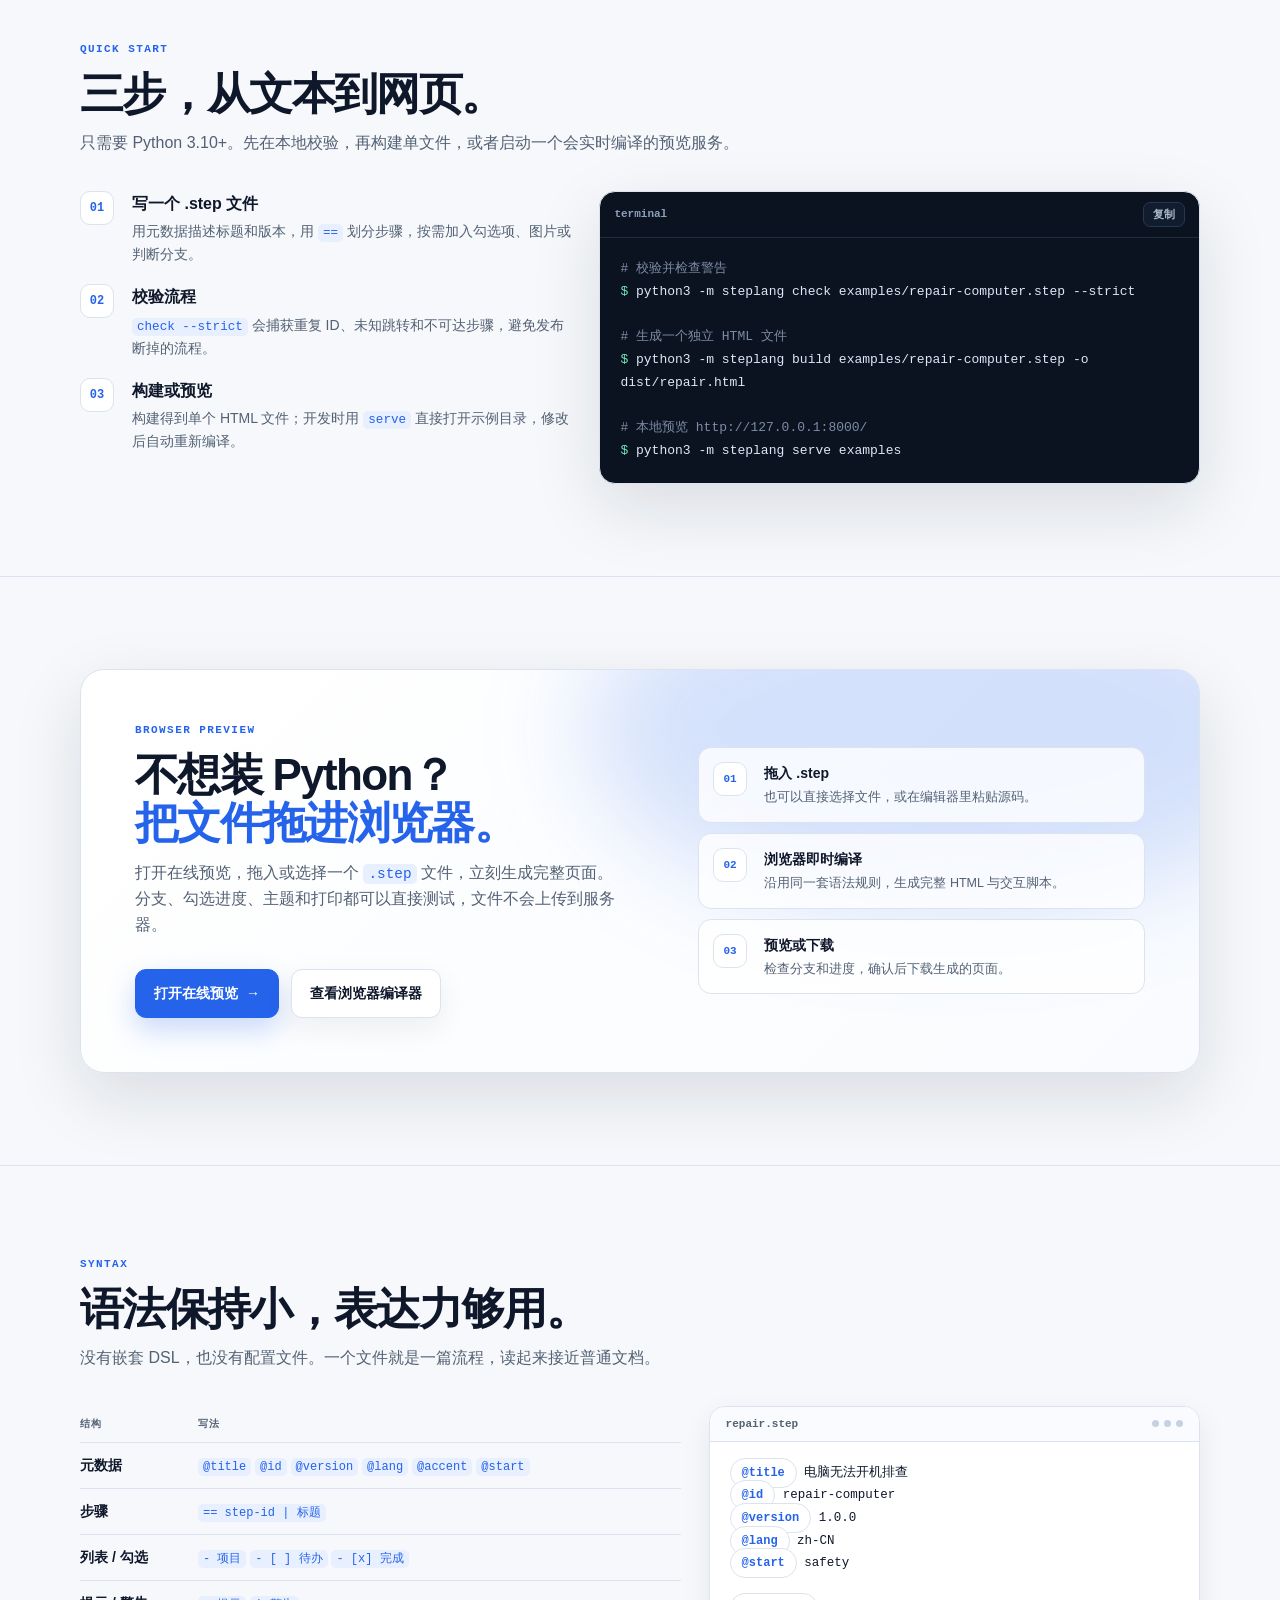
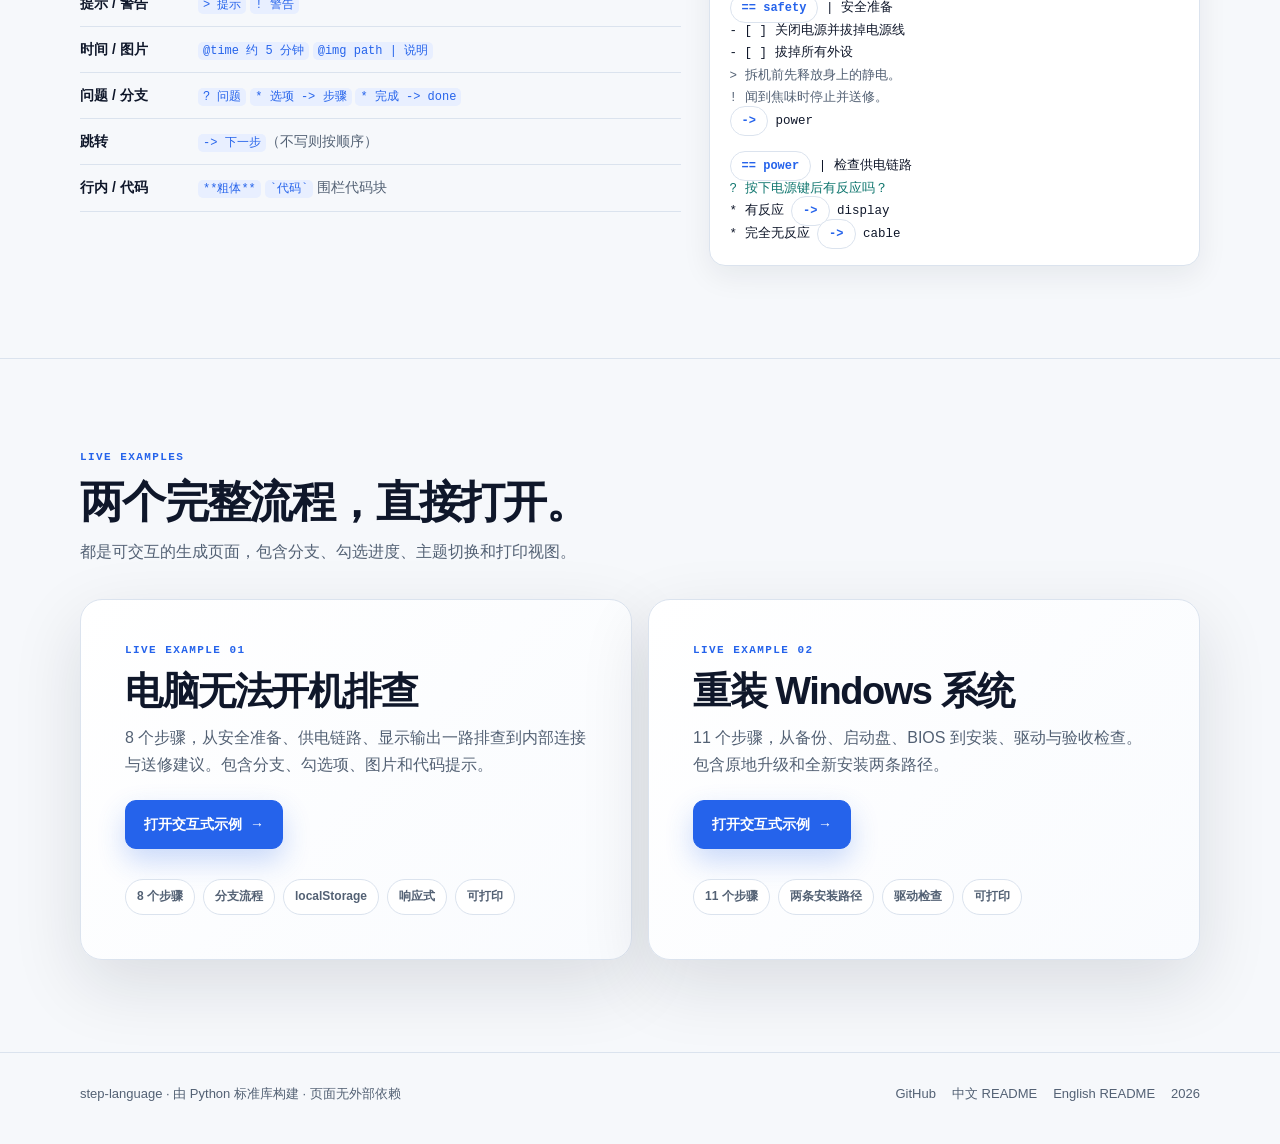
==== commit 9e6d8c3f: "[Update] site: link the browser preview from the landing page" ====
--- a/web/index.html
+++ b/web/index.html
@@ -21,7 +21,8 @@
       <a href="#features">功能</a>
       <a href="#quickstart">快速开始</a>
       <a href="#syntax">语法</a>
-      <a href="example/">示例</a>
+      <a href="preview/">在线预览</a>
+      <a href="#example">示例</a>
       <a class="gh-link" href="https://github.com/Geno1024-AIGC/step-language" target="_blank" rel="noreferrer">
         GitHub
         <svg viewBox="0 0 16 16" aria-hidden="true" focusable="false"><path d="M4 12 12 4M6 4h6v6" fill="none" stroke="currentColor" stroke-width="1.6" stroke-linecap="round" stroke-linejoin="round"/></svg>
@@ -41,8 +42,8 @@
       <h1>把复杂流程，<br><span>变成一步一步的网页。</span></h1>
       <p class="lead">用纯文本写步骤，生成可离线使用、适配手机、带分支与进度的单文件指南。没有框架，没有外部字体，也没有运行时依赖。</p>
       <div class="actions">
-        <a class="btn primary" href="example/">打开交互示例 <span aria-hidden="true">→</span></a>
-        <a class="btn" href="#quickstart">快速开始</a>
+        <a class="btn primary" href="preview/">在线预览 .step <span aria-hidden="true">→</span></a>
+        <a class="btn" href="examples/repair-computer/">打开交互示例</a>
       </div>
       <ul class="stats" aria-label="示例数据">
         <li><strong>54 KB</strong><span>单文件 HTML</span></li>
@@ -176,6 +177,25 @@
     </div>
   </section>
 
+  <section class="section" id="preview">
+    <div class="wrap preview-band">
+      <div class="preview-band-copy">
+        <p class="eyebrow">Browser preview</p>
+        <h2>不想装 Python？<br><span>把文件拖进浏览器。</span></h2>
+        <p>打开在线预览，拖入或选择一个 <code>.step</code> 文件，立刻生成完整页面。分支、勾选进度、主题和打印都可以直接测试，文件不会上传到服务器。</p>
+        <div class="actions">
+          <a class="btn primary" href="preview/">打开在线预览 <span aria-hidden="true">→</span></a>
+          <a class="btn" href="https://github.com/Geno1024-AIGC/step-language/blob/master/web/preview/compiler.js">查看浏览器编译器</a>
+        </div>
+      </div>
+      <ol class="preview-band-steps">
+        <li><span>01</span><div><strong>拖入 .step</strong><p>也可以直接选择文件，或在编辑器里粘贴源码。</p></div></li>
+        <li><span>02</span><div><strong>浏览器即时编译</strong><p>沿用同一套语法规则，生成完整 HTML 与交互脚本。</p></div></li>
+        <li><span>03</span><div><strong>预览或下载</strong><p>检查分支和进度，确认后下载生成的页面。</p></div></li>
+      </ol>
+    </div>
+  </section>
+
   <section class="section" id="syntax">
     <div class="wrap">
       <div class="section-head">
@@ -238,7 +258,7 @@
             <p class="eyebrow">Live example 01</p>
             <h2>电脑无法开机排查</h2>
             <p>8 个步骤，从安全准备、供电链路、显示输出一路排查到内部连接与送修建议。包含分支、勾选项、图片和代码提示。</p>
-            <a class="btn primary" href="example/">打开交互式示例 <span aria-hidden="true">→</span></a>
+            <a class="btn primary" href="examples/repair-computer/">打开交互式示例 <span aria-hidden="true">→</span></a>
           </div>
           <div class="tags" aria-label="示例标签">
             <span class="tag">8 个步骤</span>
@@ -253,7 +273,7 @@
             <p class="eyebrow">Live example 02</p>
             <h2>重装 Windows 系统</h2>
             <p>11 个步骤，从备份、启动盘、BIOS 到安装、驱动与验收检查。包含原地升级和全新安装两条路径。</p>
-            <a class="btn primary" href="reinstall-windows/">打开交互式示例 <span aria-hidden="true">→</span></a>
+            <a class="btn primary" href="examples/reinstall-windows/">打开交互式示例 <span aria-hidden="true">→</span></a>
           </div>
           <div class="tags" aria-label="示例标签">
             <span class="tag">11 个步骤</span>
--- a/web/style.css
+++ b/web/style.css
@@ -813,6 +813,90 @@
   color: var(--muted);
 }
 
+.preview-band {
+  position: relative;
+  display: grid;
+  grid-template-columns: minmax(0, 1.05fr) minmax(300px, 0.95fr);
+  gap: clamp(30px, 6vw, 70px);
+  align-items: center;
+  padding: clamp(28px, 5vw, 54px);
+  overflow: hidden;
+  border: 1px solid var(--border);
+  border-radius: 24px;
+  background: linear-gradient(135deg, var(--panel), var(--panel-2));
+  box-shadow: var(--shadow);
+}
+
+.preview-band::before {
+  content: "";
+  position: absolute;
+  inset: -30% -10% auto 45%;
+  height: 360px;
+  border-radius: 50%;
+  background: color-mix(in srgb, var(--accent) 18%, transparent);
+  filter: blur(52px);
+  pointer-events: none;
+}
+
+.preview-band-copy,
+.preview-band-steps {
+  position: relative;
+}
+
+.preview-band h2 span {
+  color: var(--accent);
+}
+
+.preview-band-copy > p:not(.eyebrow) {
+  max-width: 590px;
+  margin: 0 0 22px;
+  color: var(--muted);
+}
+
+.preview-band-steps {
+  display: grid;
+  gap: 10px;
+  margin: 0;
+  padding: 0;
+  list-style: none;
+}
+
+.preview-band-steps li {
+  display: grid;
+  grid-template-columns: 38px 1fr;
+  gap: 13px;
+  align-items: start;
+  padding: 14px;
+  border: 1px solid var(--border);
+  border-radius: 13px;
+  background: color-mix(in srgb, var(--panel) 78%, transparent);
+  backdrop-filter: blur(6px);
+}
+
+.preview-band-steps > li > span {
+  display: grid;
+  place-items: center;
+  width: 34px;
+  height: 34px;
+  border: 1px solid var(--border);
+  border-radius: 10px;
+  background: var(--panel);
+  color: var(--accent);
+  font: 700 11px var(--mono);
+}
+
+.preview-band-steps strong {
+  display: block;
+  margin-bottom: 2px;
+  font-size: 14px;
+}
+
+.preview-band-steps p {
+  margin: 0;
+  color: var(--muted);
+  font-size: 12.5px;
+}
+
 .example-grid {
   display: grid;
   grid-template-columns: repeat(2, minmax(0, 1fr));
@@ -918,7 +1002,8 @@
   }
 
   .quick-grid,
-  .syntax-grid {
+  .syntax-grid,
+  .preview-band {
     grid-template-columns: 1fr;
   }
 
